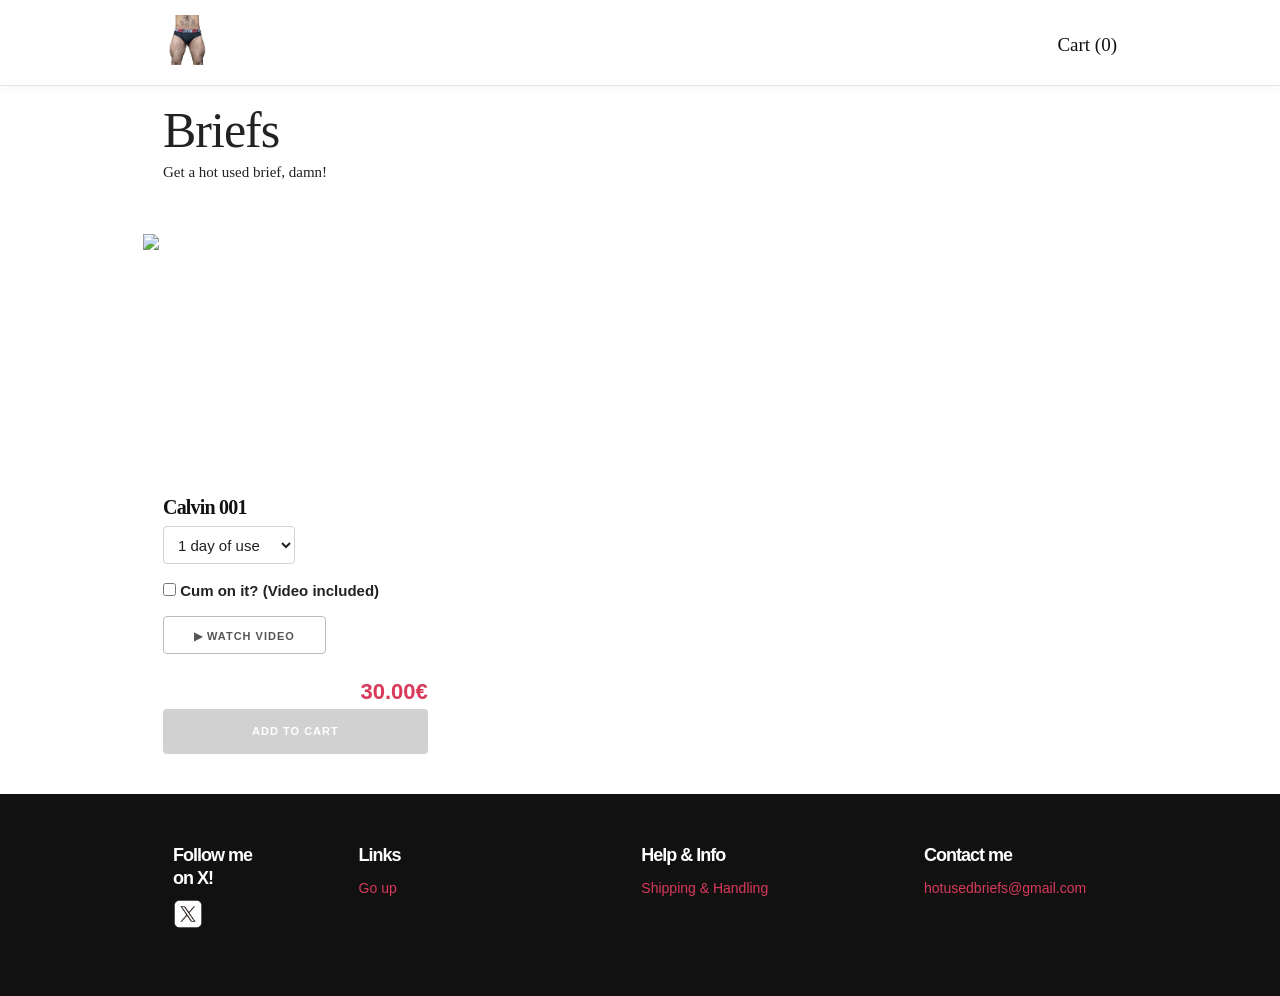
==== index.html @ 7766bb74 "ok" ====
<!DOCTYPE html>
<html lang="en">

    <head>
        <meta charset="UTF-8">
        <meta name="viewport" content="width=device-width, initial-scale=1.0">
        <meta http-equiv="X-UA-Compatible" content="ie=edge">
        <title>jordixjoan</title>
        <link rel="icon" href="./img/briefs.png" type="image/png">

        <meta property="og:title" content="hotusedbriefs">
        <meta property="og:description" content="Get a hot used brief, damn!">
        <meta property="og:image" content="https://hotusedbriefs.com/img/briefs.png">
        <meta property="og:url" content="https://www.hotusedbriefs.com">
        <meta property="og:type" content="website">

        <link rel="preload" href="./css/normalize.css" as="style">
        <link rel="stylesheet" href="./css/normalize.css">
        <link rel="preload" href="./css/skeleton.css" as="style">
        <link rel="stylesheet" href="./css/skeleton.css">
        <link rel="stylesheet" href="./css/custom.css">
        
        
    </head>

    <body>
        <header class="header">
            <div class="container">
                <div class="header-content">
                    <img src="./img/briefs.png" alt="Logo briefs" class="logo">
                    <div class="cart">
                        <a href="#" id="mostrar-carrito">Cart (<span id="cantidad-carrito">0</span>)</a>
                        <div id="carrito" class="cart-dropdown">
                            <h4>My cart</h4>
                            <table id="lista-carrito">
                                <tbody></tbody>
                            </table>
                            <p id="mensaje-vacio" style="display: none;">The cart is empty.</p>
                            <div id="total-carrito" style="display: none;">
                                <p>Subtotal: <span id="total-precio">0.00€</span></p>
                            </div>
                            <div id="gastos-envio" style="display: none;">
                                <p>Shipping & Handling: <span id="total-envio">15.00€</span></p>
                            </div>
                            <div id="total-real-carrito" style="display: none;">
                                <p>Total: <span id="total-real">0.00€</span></p>
                            </div>
                            <a href="#" id="vaciar-carrito" class="button">Empty cart</a>
                            <a href="#" id="proceder-compra" class="button">Buy</a>
                            <p id="aviso-correos">By making a purchase, you agree to receive emails from hotusedbriefs@gmail.com</p>
                        </div>
                    </div>
                </div>
            </div>
        </header>

        <div id="lista-cursos" class="container">
            <div class="row"></div>

            <div class="row" style="margin-left:20px;">
                <h1 style="font-family: 'Castellar','Cinzel';">Briefs</h1>
                <p style="font-family: Bodoni MT; margin-top: -20px;">Get a hot used brief, damn!</p>
            </div>

            <div class="row">
               <div class="four columns">
                    <div class="card" style="height: 100%;">
                        <img src="./img/calvin001.gif" class="imagen-curso u-full-width" 
                        onmouseout="this.src='./img/calvin001.gif';"
                        onmouseover="this.src='./img/calvin001.png';">

                        <div class="info-card">
                            <h4>Calvin 001</h4>
                            <select class="opcion-dias">
                                <option value="30">1 day of use</option>
                                <option value="40">3 days of use</option>
                                <option value="60">7 days of use</option>
                            </select>

                            <label>
                                <input type="checkbox" class="opcion-extra">
                                Cum on it? (Video included)
                            </label>

                            <button
                                type="button"
                                class="button abrir-video"
                                data-video="./video/calvin001.mp4">
                                ▶ Watch video
                            </button>

                            <p class="precio">
                                <span class="u-pull-right precio-final">
                                    30.00€
                                </span>
                            </p>

                            <a href="#" class="u-full-width button-primary button input agregar-carrito" data-id="001">
                                Add to cart
                            </a>
                        </div>
                    </div>
                </div>
            </div>
                
            

        </div>

        <footer id="footer" class="footer">
            <div class="container">
                <div class="row">
                    <div>
                        <nav id="principal">
                            <h2>Follow me on X!</h2>
                            <a class="enlace" href="https://www.x.com/hotusedbriefs" target="_blank">
                                <img src="./img/x-logo.png" alt="X" style="width: 30px; height: 30px;">
                              </a>
                        </nav>
                    </div>
                    <div class="four columns">
                        <nav id="secundaria">
                            <h2>Links</h2>
                            <a class="enlace" href="#">Go up</a>
                        </nav>
                    </div>
                    <div class="four columns">
                        <nav id="secundaria">
                            <h2>Help & Info</h2>
                            <a class="enlace" href="./info/envio/">Shipping & Handling</a>
                        </nav>
                    </div>
                    <div class="four columns">
                        <nav id="secundaria">
                            <h2>Contact me</h2>
                            <a class="enlace" href="mailto:hotusedbriefs@gmail.com">hotusedbriefs@gmail.com</a>
                        </nav>
                    </div>
                </div>
            </div>
        </footer>

        <div id="videoModal" class="video-modal">
            <div class="video-modal-content">
                <span id="cerrarVideo" class="cerrar-video">&times;</span>

                <video id="videoPlayer" controls muted playsinline style="width:100%;">
                    <source src="" type="video/mp4">
                </video>
            </div>
        </div>

        <script src="./js/app.js"></script>

    </body>

</html>
---- css/skeleton.css ----
/*
* Skeleton V2.0.4
* Copyright 2014, Dave Gamache
* www.getskeleton.com
* Free to use under the MIT license.
* http://www.opensource.org/licenses/mit-license.php
* 12/29/2014
*/


/* Table of contents
––––––––––––––––––––––––––––––––––––––––––––––––––
- Grid
- Base Styles
- Typography
- Links
- Buttons
- Forms
- Lists
- Code
- Tables
- Spacing
- Utilities
- Clearing
- Media Queries
*/


/* Grid
–––––––––––––––––––––––––––––––––––––––––––––––––– */
.container {
  position: relative;
  width: 100%;
  max-width: 960px;
  margin: 0 auto;
  padding: 0 20px;
  box-sizing: border-box; }
.column,
.columns {
  width: 100%;
  float: left;
  box-sizing: border-box; }

/* For devices larger than 400px */
@media (min-width: 400px) {
  .container {
    width: 85%;
    padding: 0; }
}

/* For devices larger than 550px */
@media (min-width: 550px) {
  .container {
    width: 80%; }
  .column,
  .columns {
    margin-left: 4%; }
  .column:first-child,
  .columns:first-child {
    margin-left: 0; }

  .one.column,
  .one.columns                    { width: 4.66666666667%; }
  .two.columns                    { width: 13.3333333333%; }
  .three.columns                  { width: 22%;            }
  .four.columns                   { width: 30.6666666667%; }
  .five.columns                   { width: 39.3333333333%; }
  .six.columns                    { width: 48%;            }
  .seven.columns                  { width: 56.6666666667%; }
  .eight.columns                  { width: 65.3333333333%; }
  .nine.columns                   { width: 74.0%;          }
  .ten.columns                    { width: 82.6666666667%; }
  .eleven.columns                 { width: 91.3333333333%; }
  .twelve.columns                 { width: 100%; margin-left: 0; }

  .one-third.column               { width: 30.6666666667%; }
  .two-thirds.column              { width: 65.3333333333%; }

  .one-half.column                { width: 48%; }

  /* Offsets */
  .offset-by-one.column,
  .offset-by-one.columns          { margin-left: 8.66666666667%; }
  .offset-by-two.column,
  .offset-by-two.columns          { margin-left: 17.3333333333%; }
  .offset-by-three.column,
  .offset-by-three.columns        { margin-left: 26%;            }
  .offset-by-four.column,
  .offset-by-four.columns         { margin-left: 34.6666666667%; }
  .offset-by-five.column,
  .offset-by-five.columns         { margin-left: 43.3333333333%; }
  .offset-by-six.column,
  .offset-by-six.columns          { margin-left: 52%;            }
  .offset-by-seven.column,
  .offset-by-seven.columns        { margin-left: 60.6666666667%; }
  .offset-by-eight.column,
  .offset-by-eight.columns        { margin-left: 69.3333333333%; }
  .offset-by-nine.column,
  .offset-by-nine.columns         { margin-left: 78.0%;          }
  .offset-by-ten.column,
  .offset-by-ten.columns          { margin-left: 86.6666666667%; }
  .offset-by-eleven.column,
  .offset-by-eleven.columns       { margin-left: 95.3333333333%; }

  .offset-by-one-third.column,
  .offset-by-one-third.columns    { margin-left: 34.6666666667%; }
  .offset-by-two-thirds.column,
  .offset-by-two-thirds.columns   { margin-left: 69.3333333333%; }

  .offset-by-one-half.column,
  .offset-by-one-half.columns     { margin-left: 52%; }

}


/* Base Styles
–––––––––––––––––––––––––––––––––––––––––––––––––– */
/* NOTE
html is set to 62.5% so that all the REM measurements throughout Skeleton
are based on 10px sizing. So basically 1.5rem = 15px :) */
html {
  font-size: 62.5%; }
body {
  font-size: 1.5em; /* currently ems cause chrome bug misinterpreting rems on body element */
  line-height: 1.6;
  font-weight: 400;
  font-family: "Raleway", "HelveticaNeue", "Helvetica Neue", Helvetica, Arial, sans-serif;
  color: #222; }


/* Typography
–––––––––––––––––––––––––––––––––––––––––––––––––– */
h1, h2, h3, h4, h5, h6 {
  margin-top: 0;
  margin-bottom: 2rem;
  font-weight: 300; }
h1 { font-size: 4.0rem; line-height: 1.2;  letter-spacing: -.1rem;}
h2 { font-size: 3.6rem; line-height: 1.25; letter-spacing: -.1rem; }
h3 { font-size: 3.0rem; line-height: 1.3;  letter-spacing: -.1rem; }
h4 { font-size: 2.4rem; line-height: 1.35; letter-spacing: -.08rem; }
h5 { font-size: 1.8rem; line-height: 1.5;  letter-spacing: -.05rem; }
h6 { font-size: 1.5rem; line-height: 1.6;  letter-spacing: 0; }

/* Larger than phablet */
@media (min-width: 550px) {
  h1 { font-size: 5.0rem; }
  h2 { font-size: 4.2rem; }
  h3 { font-size: 3.6rem; }
  h4 { font-size: 3.0rem; }
  h5 { font-size: 2.4rem; }
  h6 { font-size: 1.5rem; }
}

p {
  margin-top: 0; }


/* Links
–––––––––––––––––––––––––––––––––––––––––––––––––– */
a {
  color: whitesmoke; }
a:hover {
  color: #D1D1D1; }


/* Buttons
–––––––––––––––––––––––––––––––––––––––––––––––––– */
.button,
button,
input[type="submit"],
input[type="reset"],
input[type="button"] {
  display: inline-block;
  height: 38px;
  padding: 0 30px;
  color: #555;
  text-align: center;
  font-size: 11px;
  font-weight: 600;
  line-height: 38px;
  letter-spacing: .1rem;
  text-transform: uppercase;
  text-decoration: none;
  white-space: nowrap;
  background-color: transparent;
  border-radius: 4px;
  border: 1px solid #bbb;
  cursor: pointer;
  box-sizing: border-box; }
.button:hover,
button:hover,
input[type="submit"]:hover,
input[type="reset"]:hover,
input[type="button"]:hover,
.button:focus,
button:focus,
input[type="submit"]:focus,
input[type="reset"]:focus,
input[type="button"]:focus {
  color: #333;
  border-color: #888;
  outline: 0; }
.button.button-primary,
button.button-primary,
input[type="submit"].button-primary,
input[type="reset"].button-primary,
input[type="button"].button-primary {
  color: #FFF;
  background-color: #D1D1D1;
  border-color: #D1D1D1; }
.button.button-primary:hover,
button.button-primary:hover,
input[type="submit"].button-primary:hover,
input[type="reset"].button-primary:hover,
input[type="button"].button-primary:hover,
.button.button-primary:focus,
button.button-primary:focus,
input[type="submit"].button-primary:focus,
input[type="reset"].button-primary:focus,
input[type="button"].button-primary:focus {
  color: #FFF;
  background-color: #bbb;
  border-color: #bbb; }


/* Forms
–––––––––––––––––––––––––––––––––––––––––––––––––– */
input[type="email"],
input[type="number"],
input[type="search"],
input[type="text"],
input[type="tel"],
input[type="url"],
input[type="password"],
textarea,
select {
  height: 38px;
  padding: 6px 10px; /* The 6px vertically centers text on FF, ignored by Webkit */
  background-color: #fff;
  border: 1px solid #D1D1D1;
  border-radius: 4px;
  box-shadow: none;
  box-sizing: border-box; }
/* Removes awkward default styles on some inputs for iOS */
input[type="email"],
input[type="number"],
input[type="search"],
input[type="text"],
input[type="tel"],
input[type="url"],
input[type="password"],
textarea {
  -webkit-appearance: none;
     -moz-appearance: none;
          appearance: none; }
textarea {
  min-height: 65px;
  padding-top: 6px;
  padding-bottom: 6px; }
input[type="email"]:focus,
input[type="number"]:focus,
input[type="search"]:focus,
input[type="text"]:focus,
input[type="tel"]:focus,
input[type="url"]:focus,
input[type="password"]:focus,
textarea:focus,
select:focus {
  border: 1px solid #33C3F0;
  outline: 0; }
label,
legend {
  display: block;
  margin-bottom: .5rem;
  font-weight: 600; }
fieldset {
  padding: 0;
  border-width: 0; }
input[type="checkbox"],
input[type="radio"] {
  display: inline; }
label > .label-body {
  display: inline-block;
  margin-left: .5rem;
  font-weight: normal; }


/* Lists
–––––––––––––––––––––––––––––––––––––––––––––––––– */
ul {
  list-style: circle inside; }
ol {
  list-style: decimal inside; }
ol, ul {
  padding-left: 0;
  margin-top: 0; }
ul ul,
ul ol,
ol ol,
ol ul {
  margin: 1.5rem 0 1.5rem 3rem;
  font-size: 90%; }
li {
  margin-bottom: 1rem; }


/* Code
–––––––––––––––––––––––––––––––––––––––––––––––––– */
code {
  padding: .2rem .5rem;
  margin: 0 .2rem;
  font-size: 90%;
  white-space: nowrap;
  background: #F1F1F1;
  border: 1px solid #E1E1E1;
  border-radius: 4px; }
pre > code {
  display: block;
  padding: 1rem 1.5rem;
  white-space: pre; }


/* Tables
–––––––––––––––––––––––––––––––––––––––––––––––––– */
th,
td {
  padding: 12px 15px;
  text-align: left;
  border-bottom: 1px solid #E1E1E1; }
th:first-child,
td:first-child {
  padding-left: 0; }
th:last-child,
td:last-child {
  padding-right: 0; }


/* Spacing
–––––––––––––––––––––––––––––––––––––––––––––––––– */
button,
.button {
  margin-bottom: 1rem; }
input,
textarea,
select,
fieldset {
  margin-bottom: 1.5rem; }
pre,
blockquote,
dl,
figure,
table,
p,
ul,
ol,
form {
  margin-bottom: 2.5rem; }

.agregar-carrito {
    text-align: center;
}

/* Utilities
–––––––––––––––––––––––––––––––––––––––––––––––––– */
.u-full-width {
  width: 100%;
  box-sizing: border-box; }
.u-max-full-width {
  max-width: 100%;
  box-sizing: border-box; }
.u-pull-right {
  float: right; }
.u-pull-left {
  float: left; }


/* Misc
–––––––––––––––––––––––––––––––––––––––––––––––––– */
hr {
  margin-top: 3rem;
  margin-bottom: 3.5rem;
  border-width: 0;
  border-top: 1px solid #E1E1E1; }


/* Clearing
–––––––––––––––––––––––––––––––––––––––––––––––––– */

/* Self Clearing Goodness */
.container:after,
.row:after,
.u-cf {
  content: "";
  display: table;
  clear: both; }


/* Media Queries
–––––––––––––––––––––––––––––––––––––––––––––––––– */
/*
Note: The best way to structure the use of media queries is to create the queries
near the relevant code. For example, if you wanted to change the styles for buttons
on small devices, paste the mobile query code up in the buttons section and style it
there.
*/


/* Larger than mobile */
@media (min-width: 400px) {}

/* Larger than phablet (also point when grid becomes active) */
@media (min-width: 550px) {}

/* Larger than tablet */
@media (min-width: 750px) {}

/* Larger than desktop */
@media (min-width: 1000px) {}

/* Larger than Desktop HD */
@media (min-width: 1200px) {}
---- css/skeleton.css ----
/*
* Skeleton V2.0.4
* Copyright 2014, Dave Gamache
* www.getskeleton.com
* Free to use under the MIT license.
* http://www.opensource.org/licenses/mit-license.php
* 12/29/2014
*/


/* Table of contents
––––––––––––––––––––––––––––––––––––––––––––––––––
- Grid
- Base Styles
- Typography
- Links
- Buttons
- Forms
- Lists
- Code
- Tables
- Spacing
- Utilities
- Clearing
- Media Queries
*/


/* Grid
–––––––––––––––––––––––––––––––––––––––––––––––––– */
.container {
  position: relative;
  width: 100%;
  max-width: 960px;
  margin: 0 auto;
  padding: 0 20px;
  box-sizing: border-box; }
.column,
.columns {
  width: 100%;
  float: left;
  box-sizing: border-box; }

/* For devices larger than 400px */
@media (min-width: 400px) {
  .container {
    width: 85%;
    padding: 0; }
}

/* For devices larger than 550px */
@media (min-width: 550px) {
  .container {
    width: 80%; }
  .column,
  .columns {
    margin-left: 4%; }
  .column:first-child,
  .columns:first-child {
    margin-left: 0; }

  .one.column,
  .one.columns                    { width: 4.66666666667%; }
  .two.columns                    { width: 13.3333333333%; }
  .three.columns                  { width: 22%;            }
  .four.columns                   { width: 30.6666666667%; }
  .five.columns                   { width: 39.3333333333%; }
  .six.columns                    { width: 48%;            }
  .seven.columns                  { width: 56.6666666667%; }
  .eight.columns                  { width: 65.3333333333%; }
  .nine.columns                   { width: 74.0%;          }
  .ten.columns                    { width: 82.6666666667%; }
  .eleven.columns                 { width: 91.3333333333%; }
  .twelve.columns                 { width: 100%; margin-left: 0; }

  .one-third.column               { width: 30.6666666667%; }
  .two-thirds.column              { width: 65.3333333333%; }

  .one-half.column                { width: 48%; }

  /* Offsets */
  .offset-by-one.column,
  .offset-by-one.columns          { margin-left: 8.66666666667%; }
  .offset-by-two.column,
  .offset-by-two.columns          { margin-left: 17.3333333333%; }
  .offset-by-three.column,
  .offset-by-three.columns        { margin-left: 26%;            }
  .offset-by-four.column,
  .offset-by-four.columns         { margin-left: 34.6666666667%; }
  .offset-by-five.column,
  .offset-by-five.columns         { margin-left: 43.3333333333%; }
  .offset-by-six.column,
  .offset-by-six.columns          { margin-left: 52%;            }
  .offset-by-seven.column,
  .offset-by-seven.columns        { margin-left: 60.6666666667%; }
  .offset-by-eight.column,
  .offset-by-eight.columns        { margin-left: 69.3333333333%; }
  .offset-by-nine.column,
  .offset-by-nine.columns         { margin-left: 78.0%;          }
  .offset-by-ten.column,
  .offset-by-ten.columns          { margin-left: 86.6666666667%; }
  .offset-by-eleven.column,
  .offset-by-eleven.columns       { margin-left: 95.3333333333%; }

  .offset-by-one-third.column,
  .offset-by-one-third.columns    { margin-left: 34.6666666667%; }
  .offset-by-two-thirds.column,
  .offset-by-two-thirds.columns   { margin-left: 69.3333333333%; }

  .offset-by-one-half.column,
  .offset-by-one-half.columns     { margin-left: 52%; }

}


/* Base Styles
–––––––––––––––––––––––––––––––––––––––––––––––––– */
/* NOTE
html is set to 62.5% so that all the REM measurements throughout Skeleton
are based on 10px sizing. So basically 1.5rem = 15px :) */
html {
  font-size: 62.5%; }
body {
  font-size: 1.5em; /* currently ems cause chrome bug misinterpreting rems on body element */
  line-height: 1.6;
  font-weight: 400;
  font-family: "Raleway", "HelveticaNeue", "Helvetica Neue", Helvetica, Arial, sans-serif;
  color: #222; }


/* Typography
–––––––––––––––––––––––––––––––––––––––––––––––––– */
h1, h2, h3, h4, h5, h6 {
  margin-top: 0;
  margin-bottom: 2rem;
  font-weight: 300; }
h1 { font-size: 4.0rem; line-height: 1.2;  letter-spacing: -.1rem;}
h2 { font-size: 3.6rem; line-height: 1.25; letter-spacing: -.1rem; }
h3 { font-size: 3.0rem; line-height: 1.3;  letter-spacing: -.1rem; }
h4 { font-size: 2.4rem; line-height: 1.35; letter-spacing: -.08rem; }
h5 { font-size: 1.8rem; line-height: 1.5;  letter-spacing: -.05rem; }
h6 { font-size: 1.5rem; line-height: 1.6;  letter-spacing: 0; }

/* Larger than phablet */
@media (min-width: 550px) {
  h1 { font-size: 5.0rem; }
  h2 { font-size: 4.2rem; }
  h3 { font-size: 3.6rem; }
  h4 { font-size: 3.0rem; }
  h5 { font-size: 2.4rem; }
  h6 { font-size: 1.5rem; }
}

p {
  margin-top: 0; }


/* Links
–––––––––––––––––––––––––––––––––––––––––––––––––– */
a {
  color: whitesmoke; }
a:hover {
  color: #D1D1D1; }


/* Buttons
–––––––––––––––––––––––––––––––––––––––––––––––––– */
.button,
button,
input[type="submit"],
input[type="reset"],
input[type="button"] {
  display: inline-block;
  height: 38px;
  padding: 0 30px;
  color: #555;
  text-align: center;
  font-size: 11px;
  font-weight: 600;
  line-height: 38px;
  letter-spacing: .1rem;
  text-transform: uppercase;
  text-decoration: none;
  white-space: nowrap;
  background-color: transparent;
  border-radius: 4px;
  border: 1px solid #bbb;
  cursor: pointer;
  box-sizing: border-box; }
.button:hover,
button:hover,
input[type="submit"]:hover,
input[type="reset"]:hover,
input[type="button"]:hover,
.button:focus,
button:focus,
input[type="submit"]:focus,
input[type="reset"]:focus,
input[type="button"]:focus {
  color: #333;
  border-color: #888;
  outline: 0; }
.button.button-primary,
button.button-primary,
input[type="submit"].button-primary,
input[type="reset"].button-primary,
input[type="button"].button-primary {
  color: #FFF;
  background-color: #D1D1D1;
  border-color: #D1D1D1; }
.button.button-primary:hover,
button.button-primary:hover,
input[type="submit"].button-primary:hover,
input[type="reset"].button-primary:hover,
input[type="button"].button-primary:hover,
.button.button-primary:focus,
button.button-primary:focus,
input[type="submit"].button-primary:focus,
input[type="reset"].button-primary:focus,
input[type="button"].button-primary:focus {
  color: #FFF;
  background-color: #bbb;
  border-color: #bbb; }


/* Forms
–––––––––––––––––––––––––––––––––––––––––––––––––– */
input[type="email"],
input[type="number"],
input[type="search"],
input[type="text"],
input[type="tel"],
input[type="url"],
input[type="password"],
textarea,
select {
  height: 38px;
  padding: 6px 10px; /* The 6px vertically centers text on FF, ignored by Webkit */
  background-color: #fff;
  border: 1px solid #D1D1D1;
  border-radius: 4px;
  box-shadow: none;
  box-sizing: border-box; }
/* Removes awkward default styles on some inputs for iOS */
input[type="email"],
input[type="number"],
input[type="search"],
input[type="text"],
input[type="tel"],
input[type="url"],
input[type="password"],
textarea {
  -webkit-appearance: none;
     -moz-appearance: none;
          appearance: none; }
textarea {
  min-height: 65px;
  padding-top: 6px;
  padding-bottom: 6px; }
input[type="email"]:focus,
input[type="number"]:focus,
input[type="search"]:focus,
input[type="text"]:focus,
input[type="tel"]:focus,
input[type="url"]:focus,
input[type="password"]:focus,
textarea:focus,
select:focus {
  border: 1px solid #33C3F0;
  outline: 0; }
label,
legend {
  display: block;
  margin-bottom: .5rem;
  font-weight: 600; }
fieldset {
  padding: 0;
  border-width: 0; }
input[type="checkbox"],
input[type="radio"] {
  display: inline; }
label > .label-body {
  display: inline-block;
  margin-left: .5rem;
  font-weight: normal; }


/* Lists
–––––––––––––––––––––––––––––––––––––––––––––––––– */
ul {
  list-style: circle inside; }
ol {
  list-style: decimal inside; }
ol, ul {
  padding-left: 0;
  margin-top: 0; }
ul ul,
ul ol,
ol ol,
ol ul {
  margin: 1.5rem 0 1.5rem 3rem;
  font-size: 90%; }
li {
  margin-bottom: 1rem; }


/* Code
–––––––––––––––––––––––––––––––––––––––––––––––––– */
code {
  padding: .2rem .5rem;
  margin: 0 .2rem;
  font-size: 90%;
  white-space: nowrap;
  background: #F1F1F1;
  border: 1px solid #E1E1E1;
  border-radius: 4px; }
pre > code {
  display: block;
  padding: 1rem 1.5rem;
  white-space: pre; }


/* Tables
–––––––––––––––––––––––––––––––––––––––––––––––––– */
th,
td {
  padding: 12px 15px;
  text-align: left;
  border-bottom: 1px solid #E1E1E1; }
th:first-child,
td:first-child {
  padding-left: 0; }
th:last-child,
td:last-child {
  padding-right: 0; }


/* Spacing
–––––––––––––––––––––––––––––––––––––––––––––––––– */
button,
.button {
  margin-bottom: 1rem; }
input,
textarea,
select,
fieldset {
  margin-bottom: 1.5rem; }
pre,
blockquote,
dl,
figure,
table,
p,
ul,
ol,
form {
  margin-bottom: 2.5rem; }

.agregar-carrito {
    text-align: center;
}

/* Utilities
–––––––––––––––––––––––––––––––––––––––––––––––––– */
.u-full-width {
  width: 100%;
  box-sizing: border-box; }
.u-max-full-width {
  max-width: 100%;
  box-sizing: border-box; }
.u-pull-right {
  float: right; }
.u-pull-left {
  float: left; }


/* Misc
–––––––––––––––––––––––––––––––––––––––––––––––––– */
hr {
  margin-top: 3rem;
  margin-bottom: 3.5rem;
  border-width: 0;
  border-top: 1px solid #E1E1E1; }


/* Clearing
–––––––––––––––––––––––––––––––––––––––––––––––––– */

/* Self Clearing Goodness */
.container:after,
.row:after,
.u-cf {
  content: "";
  display: table;
  clear: both; }


/* Media Queries
–––––––––––––––––––––––––––––––––––––––––––––––––– */
/*
Note: The best way to structure the use of media queries is to create the queries
near the relevant code. For example, if you wanted to change the styles for buttons
on small devices, paste the mobile query code up in the buttons section and style it
there.
*/


/* Larger than mobile */
@media (min-width: 400px) {}

/* Larger than phablet (also point when grid becomes active) */
@media (min-width: 550px) {}

/* Larger than tablet */
@media (min-width: 750px) {}

/* Larger than desktop */
@media (min-width: 1000px) {}

/* Larger than Desktop HD */
@media (min-width: 1200px) {}
---- css/custom.css ----
html {
    font-size: 62.5%;
}

html, body {
    min-height: 100vh;
    margin: 0;
}

body {
    padding-top: 80px;
    background-color: #ffffff;
    display: flex;
    flex-direction: column;
}

h2 {
    font-size: 3rem;
}

h4 {
    font-size: 16px;
    font-weight: 700;
}

/* HEADER */

.header {
    position: fixed;
    top: 0;
    left: 0;
    width: 100%;
    background: #ffffff;
    padding: 20px 0;
    z-index: 1000;
    border-bottom: 1px solid #e5e5e5;
    box-shadow: 0 2px 10px rgba(0, 0, 0, 0.04);
}

.container {
    max-width: 1200px;
    margin: 0 auto;
    padding: 0 15px;
}

.header-content {
    display: flex;
    justify-content: space-between;
    align-items: center;
}

.logo {
    max-height: 50px;
    margin-left: 20px;
    margin-top: -5px;
}

/* CARRITO */

.cart {
    margin-top: -5px;
    position: relative;
}

.cart-dropdown {
    display: none;
    position: absolute;
    right: 0;
    top: 100%;
    background: #ffffff;
    box-shadow: 0px 4px 12px rgba(0, 0, 0, 0.15);
    padding: 10px;
    width: 500px;
    max-width: 100%;
}

.cart:hover .cart-dropdown {
    display: block;
}

#mostrar-carrito {
    text-decoration: none;
    color: #111111;
    display: flex;
    justify-content: center;
    margin-top: 10px;
    margin-right: 20px;
    font-size: 1.9rem;
    font-family: Bodoni MT;
}

#mostrar-carrito:hover {
    color: #D93A5B;
}

#aviso-correos {
    font-size: 10px;
    text-align: center;
    margin-top: 5px;
}

.borrar-curso {
    background-color: #111111;
    border-radius: 100%;
    padding: 5px 9px;
    text-decoration: none;
    text-align: center;
    color: white;
    font-weight: bold;
}

.borrar-curso:hover {
    background-color: #D93A5B;
}

ul {
    list-style: none;
}

.submenu {
    position: relative;
}

.submenu #carrito {
    display: none;
}

#carrito {
    position: absolute;
    right: 0;
    top: 100%;
    z-index: 1000;
    background-color: #f7f7f7;
    padding: 20px;
    min-height: 100px;
    min-width: 300px;
    max-width: 90vw;
    max-height: 80vh;
    overflow-y: auto;
    overflow-x: hidden;
    border-radius: 10px;
    box-shadow: 0px 4px 14px rgba(0, 0, 0, 0.18);
    box-sizing: border-box;
}

.submenu:hover #carrito {
    display: block;
}

.disminuir-cantidad,
.aumentar-cantidad {
    font-size: 12px;
    padding: 2px 6px;
    width: 30px;
    height: 30px;
    line-height: 16px;
    text-align: center;
    border-radius: 4px;
    border: 1px solid #cccccc;
    background-color: #ffffff;
    cursor: pointer;
}

.disminuir-cantidad:hover,
.aumentar-cantidad:hover {
    background-color: #111111;
    color: white;
}

#gastos-envio {
    margin-top: 0px;
}

#seleccion-pais {
    margin-top: -20px;
}

#total-real-carrito {
    margin-top: -20px;
    font-weight: bold;
    font-size: 2rem;
    color: #111111;
}

.vacio {
    padding: 10px;
    background-color: #D93A5B;
    text-align: center;
    border-radius: 10px;
    color: white;
}

/* CONTENIDO */

.contenido-hero {
    margin-top: 80px;
    color: white;
}

.contenido-hero form {
    position: relative;
    margin-bottom: 0;
}

.contenido-hero form #buscador {
    height: 50px;
    margin-bottom: 0;
}

.contenido-hero form .submit-buscador {
    position: absolute;
    right: 0;
    top: 0;
    height: 100%;
    padding: 0;
    display: block;
    text-indent: -9999px;
    width: 50px;
    background-image: url(../img/lupa.png);
    background-position: right center;
    background-repeat: no-repeat;
    border: none;
}

.imagen-curso {
    width: 100%;
    height: auto;
    min-height: 250px;
    display: block;
    max-height: 250px;
    object-fit: contain;
}

.barra {
    padding: 20px 0;
    background: #f7f7f7;
}

.barra p {
    margin: 0;
    color: #111111;
}

#lista-cursos {
    flex: 1;
}

#lista-cursos .row {
    margin-bottom: 20px;
}

.card {
    text-align: center;
    margin-top: 5px;
    background: #ffffff;
}

@media (min-width: 550px) {
    .card {
        text-align: left;
    }
}

.info-card {
    padding: 10px 20px;
}

.info-card p,
.card h4 {
    margin-bottom: 5px;
}

.info-card h4 {
    font-family: Bodoni MT;
    font-size: 2rem;
    color: #111111;
}

.info-card .precio {
    text-decoration: none;
    font-size: 18px;
    margin-top: 10px;
}

.info-card .precio span {
    font-weight: 700;
    font-size: 22px;
    color: #D93A5B;
}

/* BOTONES */

.agregar-carrito {
    background-color: #111111;
    color: white;
    border: none;
}

.agregar-carrito:hover {
    background-color: #D93A5B;
    color: white;
}

/* MENSAJES */

.container .message {
    margin: 40px 20px 20px 20px;
}

.container .message button {
    margin-top: 20px;
}

/* FOOTER */

.footer {
    background-color: #111111;
    color: white;
    margin-top: auto;
    padding: 30px 0;
}

.footer .container .row {
    display: flex;
    justify-content: space-between;
    margin: 0;
}

.footer nav {
    flex: 1;
    padding: 20px;
    background-color: #111111;
    border-radius: 8px;
    box-sizing: border-box;
    margin: 0 10px;
}

.footer h2 {
    margin-bottom: 10px;
    font-size: 18px;
    font-weight: bold;
    color: white;
}

.footer p {
    margin-bottom: 10px;
    font-size: 14px;
    color: #f1f1f1;
}

.footer .enlace,
.enlace {
    display: block;
    margin-bottom: 10px;
    font-size: 14px;
    color: #D93A5B;
    text-decoration: none;
}

.enlace:hover,
.footer .enlace:hover {
    text-decoration: underline;
}

/* RESPONSIVE */

@media (max-width: 768px) {
    .cart-dropdown {
        width: 330%;
        left: 90%;
        transform: translateX(-100%);
    }

    .footer .container .row {
        flex-direction: column;
    }

    .footer nav {
        margin: 5px 0;
    }
}

@media (max-width: 480px) {
    .footer .container .row {
        flex-direction: column;
    }
}

.opciones-producto {
    display: block;
    margin: 12px 0;
    position: relative;
    z-index: 5;
}

.opciones-producto label {
    display: block;
    margin-bottom: 10px;
    font-size: 14px;
    color: #111;
}

.opciones-producto select {
    width: 100%;
    height: 36px;
    margin-top: 5px;
}

.checkbox-label {
    cursor: pointer;
}

.checkbox-label input {
    display: inline-block;
    width: auto;
    height: auto;
    margin-right: 8px;
    position: relative;
    z-index: 10;
    pointer-events: auto;
}

.agregar-carrito {
    display: flex !important;
    justify-content: center;
    align-items: center;
    text-align: center;
    white-space: normal;
    min-height: 45px;
    height: auto;
    line-height: 1.2;
}

.video-modal {
    display: none;
    position: fixed;
    z-index: 99999;
    left: 0;
    top: 0;
    width: 100%;
    height: 100%;
    background: rgba(0,0,0,0.85);
}

.video-modal-content {
    position: relative;
    width: 90%;
    max-width: 800px;
    margin: 60px auto;
    background: white;
    padding: 15px;
}

.cerrar-video {
    position: absolute;
    top: -45px;
    right: 0;
    font-size: 40px;
    color: white;
    cursor: pointer;
    font-weight: bold;
}
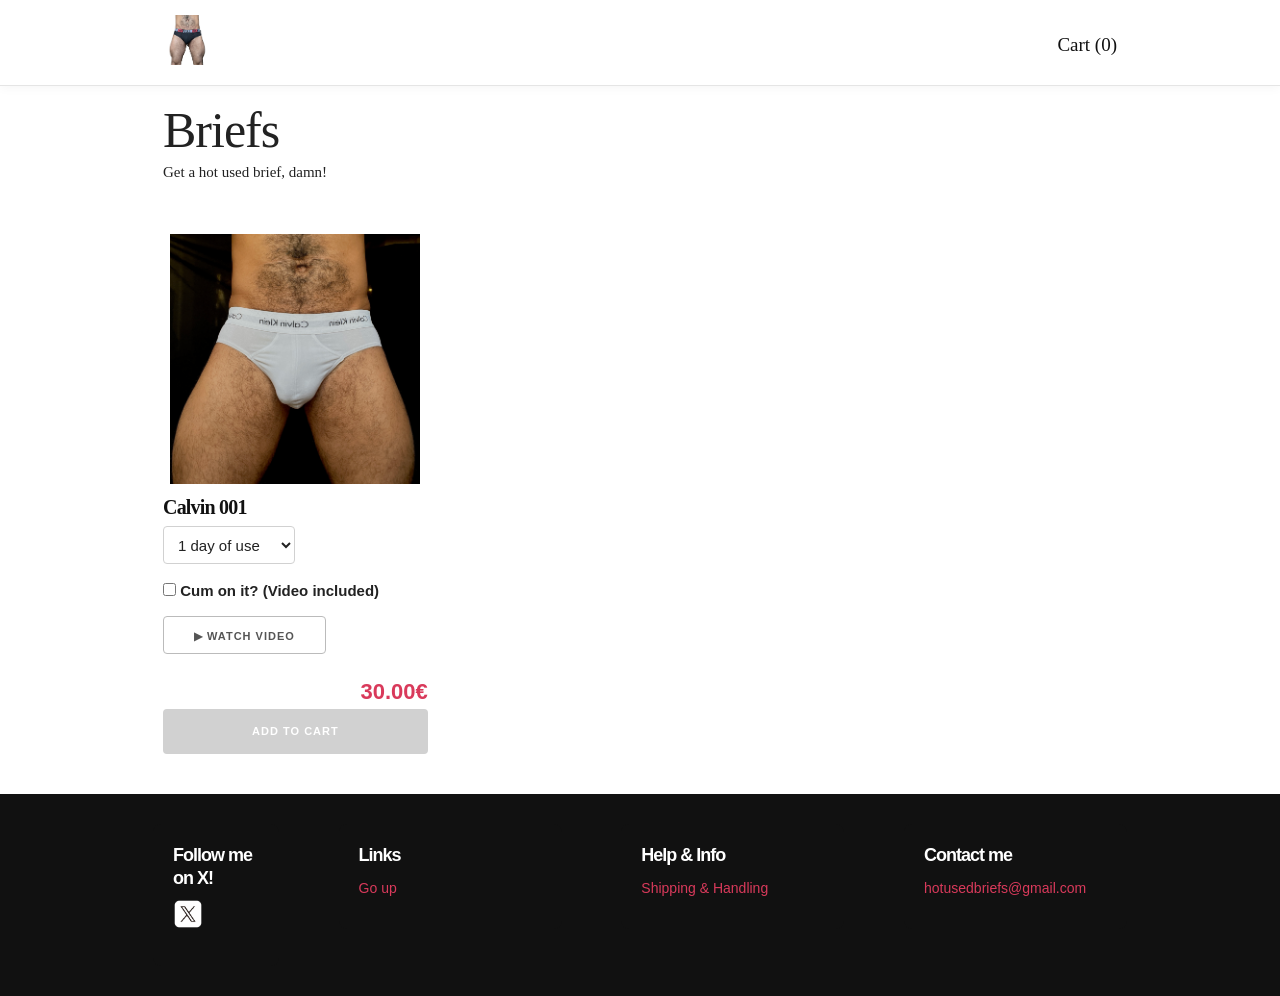
==== commit 735c63e2: "ok" ====
--- a/index.html
+++ b/index.html
@@ -40,7 +40,7 @@
                                 <p>Subtotal: <span id="total-precio">0.00€</span></p>
                             </div>
                             <div id="gastos-envio" style="display: none;">
-                                <p>Shipping & Handling: <span id="total-envio">15.00€</span></p>
+                                <p>Shipping & Handling: <span id="total-envio">10.00€</span></p>
                             </div>
                             <div id="total-real-carrito" style="display: none;">
                                 <p>Total: <span id="total-real">0.00€</span></p>
@@ -65,9 +65,9 @@
             <div class="row">
                <div class="four columns">
                     <div class="card" style="height: 100%;">
-                        <img src="./img/calvin001.gif" class="imagen-curso u-full-width" 
-                        onmouseout="this.src='./img/calvin001.gif';"
-                        onmouseover="this.src='./img/calvin001.png';">
+                        <img src="./img/calvin001.jpg" class="imagen-curso u-full-width" 
+                        onmouseout="this.src='./img/calvin001.jpg';"
+                        onmouseover="this.src='./img/calvin001_over.jpg';">
 
                         <div class="info-card">
                             <h4>Calvin 001</h4>
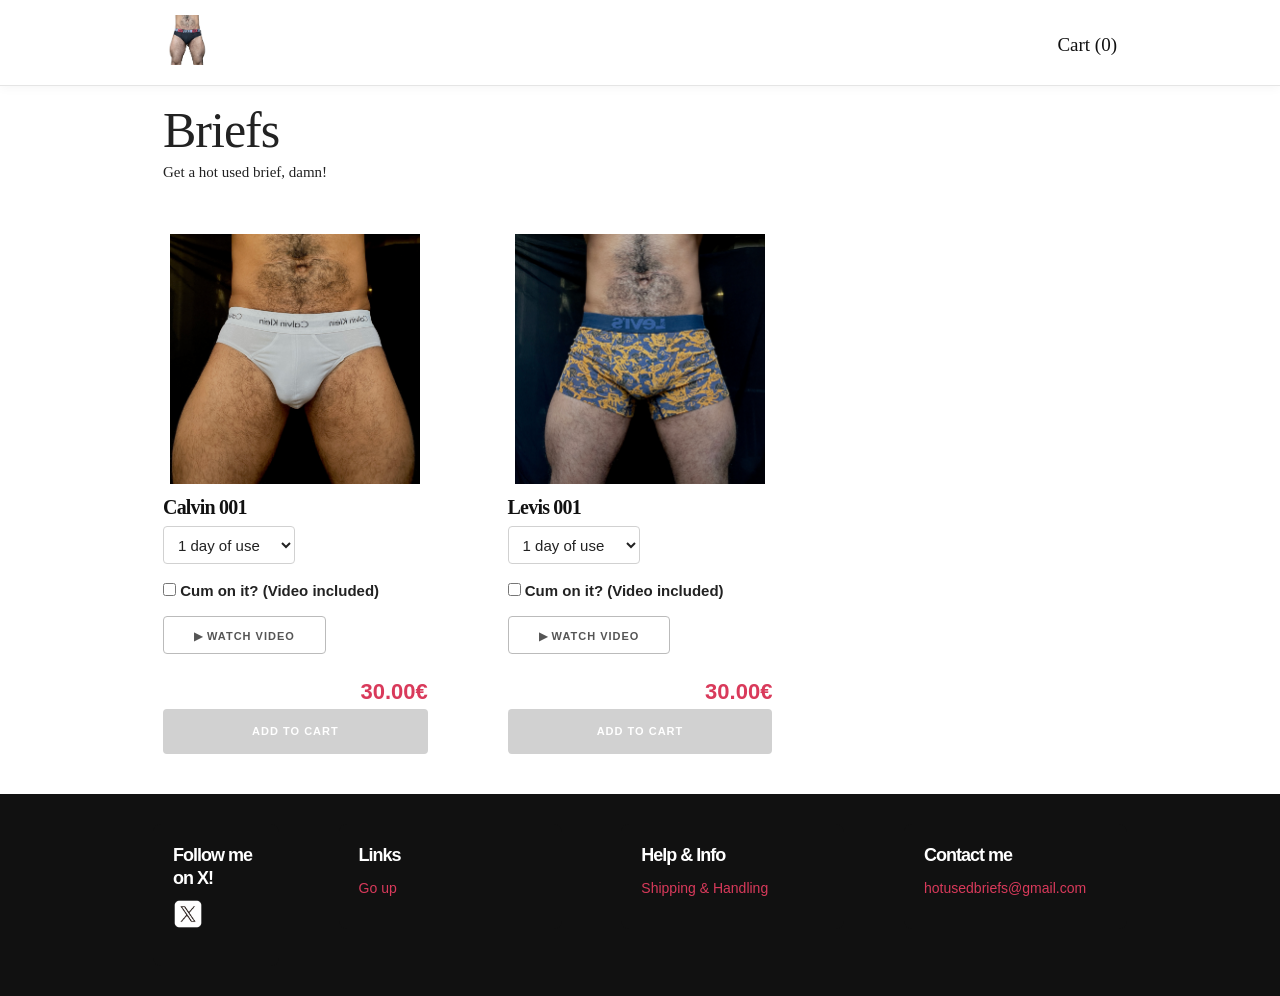
==== commit ad950907: "ok" ====
--- a/index.html
+++ b/index.html
@@ -101,6 +101,45 @@
                         </div>
                     </div>
                 </div>
+
+                <div class="four columns">
+                    <div class="card" style="height: 100%;">
+                        <img src="./img/levis001.jpg" class="imagen-curso u-full-width" 
+                        onmouseout="this.src='./img/levis001.jpg';"
+                        onmouseover="this.src='./img/levis001_over.jpg';">
+
+                        <div class="info-card">
+                            <h4>Levis 001</h4>
+                            <select class="opcion-dias">
+                                <option value="30">1 day of use</option>
+                                <option value="40">3 days of use</option>
+                                <option value="60">7 days of use</option>
+                            </select>
+
+                            <label>
+                                <input type="checkbox" class="opcion-extra">
+                                Cum on it? (Video included)
+                            </label>
+
+                            <button
+                                type="button"
+                                class="button abrir-video"
+                                data-video="./video/levis001.mp4">
+                                ▶ Watch video
+                            </button>
+
+                            <p class="precio">
+                                <span class="u-pull-right precio-final">
+                                    30.00€
+                                </span>
+                            </p>
+
+                            <a href="#" class="u-full-width button-primary button input agregar-carrito" data-id="002">
+                                Add to cart
+                            </a>
+                        </div>
+                    </div>
+                </div>
             </div>
                 
             
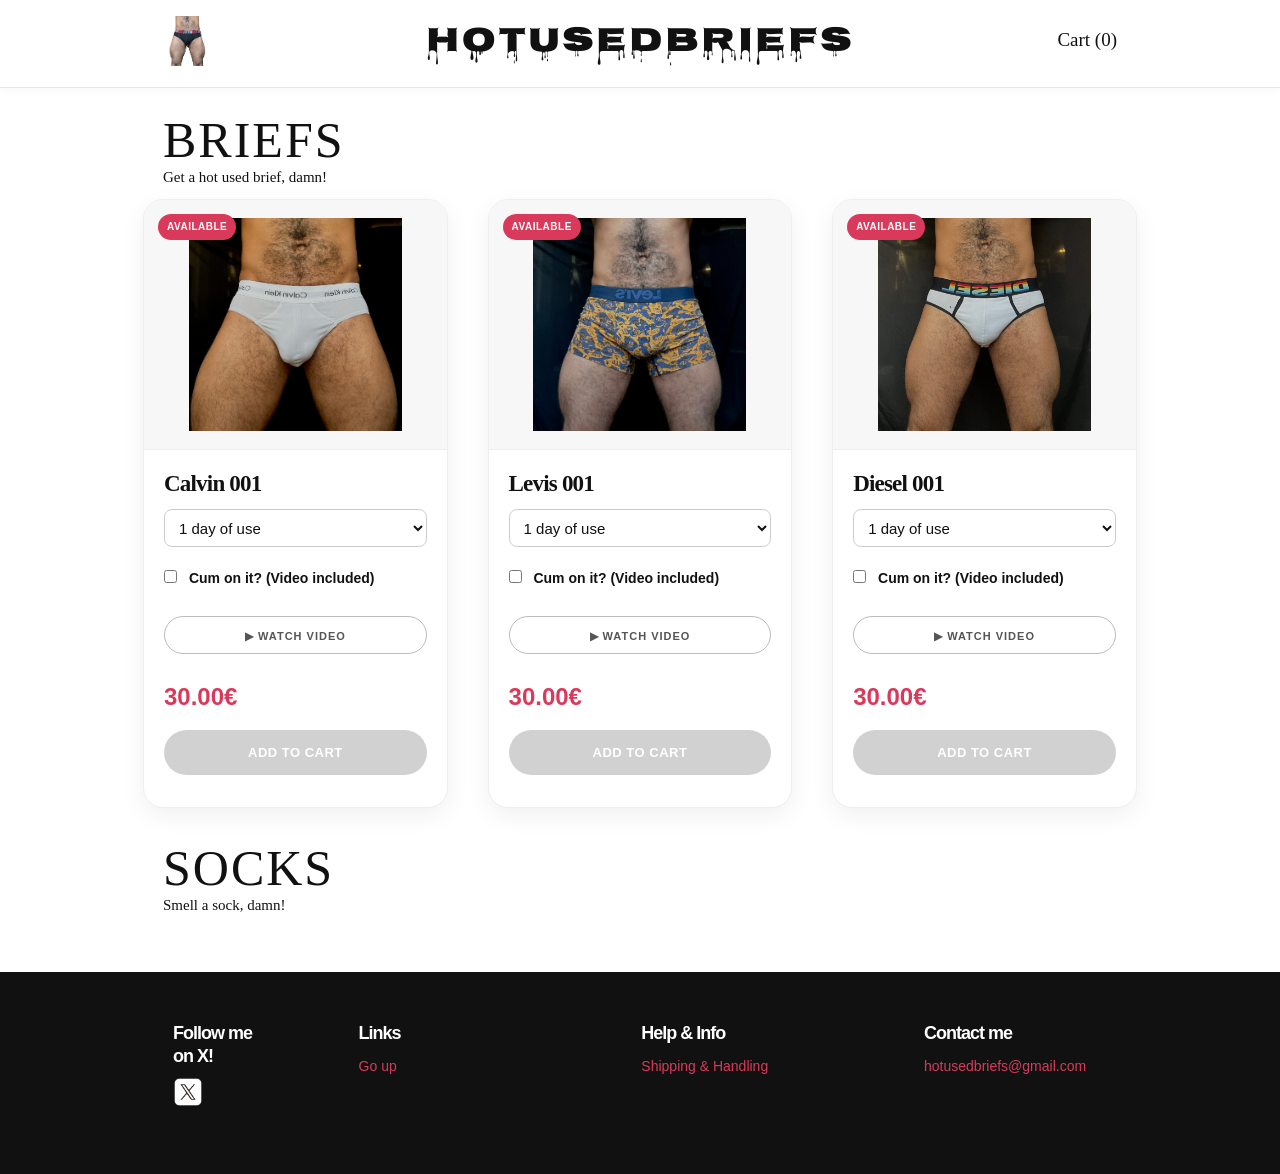
==== commit 5bbdd8bf: "ok" ====
--- a/index.html
+++ b/index.html
@@ -19,7 +19,9 @@
         <link rel="preload" href="./css/skeleton.css" as="style">
         <link rel="stylesheet" href="./css/skeleton.css">
         <link rel="stylesheet" href="./css/custom.css">
-        
+        <link rel="preconnect" href="https://fonts.googleapis.com">
+        <link rel="preconnect" href="https://fonts.gstatic.com" crossorigin>
+        <link href="https://fonts.googleapis.com/css2?family=Nosifer&display=swap" rel="stylesheet">
         
     </head>
 
@@ -28,6 +30,7 @@
             <div class="container">
                 <div class="header-content">
                     <img src="./img/briefs.png" alt="Logo briefs" class="logo">
+                    <h1 class="logo-text">HOTUSEDBRIEFS</h1>
                     <div class="cart">
                         <a href="#" id="mostrar-carrito">Cart (<span id="cantidad-carrito">0</span>)</a>
                         <div id="carrito" class="cart-dropdown">
@@ -58,11 +61,11 @@
             <div class="row"></div>
 
             <div class="row" style="margin-left:20px;">
-                <h1 style="font-family: 'Castellar','Cinzel';">Briefs</h1>
-                <p style="font-family: Bodoni MT; margin-top: -20px;">Get a hot used brief, damn!</p>
-            </div>
-
-            <div class="row">
+                <h1 style="font-family: 'Impact';">Briefs</h1>
+                <p style="font-family: Georgia; margin-top: -10px;">Get a hot used brief, damn!</p>
+            </div>
+
+            <div class="row" style="margin-top: -60px;">
                <div class="four columns">
                     <div class="card" style="height: 100%;">
                         <img src="./img/calvin001.jpg" class="imagen-curso u-full-width" 
@@ -140,9 +143,52 @@
                         </div>
                     </div>
                 </div>
+
+                <div class="four columns">
+                    <div class="card" style="height: 100%;">
+                        <img src="./img/diesel001.jpg" class="imagen-curso u-full-width" 
+                        onmouseout="this.src='./img/diesel001.jpg';"
+                        onmouseover="this.src='./img/diesel001_over.jpg';">
+
+                        <div class="info-card">
+                            <h4>Diesel 001</h4>
+                            <select class="opcion-dias">
+                                <option value="30">1 day of use</option>
+                                <option value="40">3 days of use</option>
+                                <option value="60">7 days of use</option>
+                            </select>
+
+                            <label>
+                                <input type="checkbox" class="opcion-extra">
+                                Cum on it? (Video included)
+                            </label>
+
+                            <button
+                                type="button"
+                                class="button abrir-video"
+                                data-video="./video/diesel001.mp4">
+                                ▶ Watch video
+                            </button>
+
+                            <p class="precio">
+                                <span class="u-pull-right precio-final">
+                                    30.00€
+                                </span>
+                            </p>
+
+                            <a href="#" class="u-full-width button-primary button input agregar-carrito" data-id="003">
+                                Add to cart
+                            </a>
+                        </div>
+                    </div>
+                </div>
+
             </div>
                 
-            
+            <div class="row" style="margin-left:20px;">
+                <h1 style="font-family: 'Impact';">Socks</h1>
+                <p style="font-family: Georgia; margin-top: -10px;">Smell a sock, damn!</p>
+            </div>
 
         </div>
 
@@ -177,6 +223,8 @@
                     </div>
                 </div>
             </div>
+
+
         </footer>
 
         <div id="videoModal" class="video-modal">
--- a/css/custom.css
+++ b/css/custom.css
@@ -12,6 +12,8 @@
     background-color: #ffffff;
     display: flex;
     flex-direction: column;
+    font-family: Arial, Helvetica, sans-serif;
+    color: #111111;
 }
 
 h2 {
@@ -58,24 +60,9 @@
 /* CARRITO */
 
 .cart {
+    position: relative;
     margin-top: -5px;
-    position: relative;
-}
-
-.cart-dropdown {
-    display: none;
-    position: absolute;
-    right: 0;
-    top: 100%;
-    background: #ffffff;
-    box-shadow: 0px 4px 12px rgba(0, 0, 0, 0.15);
-    padding: 10px;
-    width: 500px;
-    max-width: 100%;
-}
-
-.cart:hover .cart-dropdown {
-    display: block;
+    padding-bottom: 12px;
 }
 
 #mostrar-carrito {
@@ -86,11 +73,50 @@
     margin-top: 10px;
     margin-right: 20px;
     font-size: 1.9rem;
-    font-family: Bodoni MT;
+    font-family: "Bodoni MT", serif;
 }
 
 #mostrar-carrito:hover {
     color: #D93A5B;
+}
+
+/* IMPORTANTE: aquí está el carrito oculto */
+
+#carrito {
+    display: none;
+    position: absolute;
+    right: 0;
+    top: 100%;
+    z-index: 9999;
+    background-color: #ffffff;
+    padding: 20px;
+    min-height: 100px;
+    width: 500px;
+    max-width: 90vw;
+    max-height: 80vh;
+    overflow-y: auto;
+    overflow-x: hidden;
+    border-radius: 16px;
+    box-shadow: 0 8px 30px rgba(0, 0, 0, 0.18);
+    box-sizing: border-box;
+}
+
+/* IMPORTANTE: esto hace que aparezca al pasar por encima */
+
+.cart:hover #carrito,
+#carrito:hover {
+    display: block;
+}
+
+#lista-carrito {
+    width: 100%;
+}
+
+#lista-carrito table,
+#lista-carrito tbody,
+#lista-carrito tr,
+#lista-carrito td {
+    max-width: 100%;
 }
 
 #aviso-correos {
@@ -115,36 +141,6 @@
 
 ul {
     list-style: none;
-}
-
-.submenu {
-    position: relative;
-}
-
-.submenu #carrito {
-    display: none;
-}
-
-#carrito {
-    position: absolute;
-    right: 0;
-    top: 100%;
-    z-index: 1000;
-    background-color: #f7f7f7;
-    padding: 20px;
-    min-height: 100px;
-    min-width: 300px;
-    max-width: 90vw;
-    max-height: 80vh;
-    overflow-y: auto;
-    overflow-x: hidden;
-    border-radius: 10px;
-    box-shadow: 0px 4px 14px rgba(0, 0, 0, 0.18);
-    box-sizing: border-box;
-}
-
-.submenu:hover #carrito {
-    display: block;
 }
 
 .disminuir-cantidad,
@@ -155,7 +151,7 @@
     height: 30px;
     line-height: 16px;
     text-align: center;
-    border-radius: 4px;
+    border-radius: 6px;
     border: 1px solid #cccccc;
     background-color: #ffffff;
     cursor: pointer;
@@ -168,7 +164,7 @@
 }
 
 #gastos-envio {
-    margin-top: 0px;
+    margin-top: 0;
 }
 
 #seleccion-pais {
@@ -222,15 +218,6 @@
     border: none;
 }
 
-.imagen-curso {
-    width: 100%;
-    height: auto;
-    min-height: 250px;
-    display: block;
-    max-height: 250px;
-    object-fit: contain;
-}
-
 .barra {
     padding: 20px 0;
     background: #f7f7f7;
@@ -246,23 +233,64 @@
 }
 
 #lista-cursos .row {
-    margin-bottom: 20px;
-}
+    margin-bottom: 30px;
+}
+
+/* TARJETAS PRODUCTO */
 
 .card {
+    position: relative;
     text-align: center;
-    margin-top: 5px;
+    margin-top: 15px;
     background: #ffffff;
-}
-
-@media (min-width: 550px) {
-    .card {
-        text-align: left;
-    }
+    border: 1px solid #eeeeee;
+    border-radius: 20px;
+    overflow: hidden;
+    box-shadow: 0 8px 25px rgba(0, 0, 0, 0.06);
+    transition: transform 0.25s ease, box-shadow 0.25s ease;
+    height: 100%;
+}
+
+.card:hover {
+    transform: translateY(-6px);
+    box-shadow: 0 14px 35px rgba(0, 0, 0, 0.12);
+}
+
+.card::before {
+    content: "AVAILABLE";
+    position: absolute;
+    top: 14px;
+    left: 14px;
+    background: #D93A5B;
+    color: white;
+    font-size: 10px;
+    font-weight: bold;
+    padding: 5px 9px;
+    border-radius: 999px;
+    letter-spacing: 0.5px;
+    z-index: 2;
+}
+
+.imagen-curso {
+    width: 100%;
+    height: 250px;
+    display: block;
+    object-fit: contain;
+    background: #f7f7f7;
+    padding: 18px;
+    box-sizing: border-box;
+    border-bottom: 1px solid #eeeeee;
 }
 
 .info-card {
-    padding: 10px 20px;
+    padding: 18px 20px 22px;
+}
+
+.info-card h4 {
+    font-family: "Bodoni MT", serif;
+    font-size: 2.3rem;
+    color: #111111;
+    margin-bottom: 8px;
 }
 
 .info-card p,
@@ -270,121 +298,26 @@
     margin-bottom: 5px;
 }
 
-.info-card h4 {
-    font-family: Bodoni MT;
-    font-size: 2rem;
-    color: #111111;
+.info-card p {
+    font-size: 14px;
+    color: #555555;
 }
 
 .info-card .precio {
     text-decoration: none;
     font-size: 18px;
-    margin-top: 10px;
+    margin: 14px 0;
 }
 
 .info-card .precio span {
+    float: none;
+    display: inline-block;
     font-weight: 700;
-    font-size: 22px;
+    font-size: 2.4rem;
     color: #D93A5B;
 }
 
-/* BOTONES */
-
-.agregar-carrito {
-    background-color: #111111;
-    color: white;
-    border: none;
-}
-
-.agregar-carrito:hover {
-    background-color: #D93A5B;
-    color: white;
-}
-
-/* MENSAJES */
-
-.container .message {
-    margin: 40px 20px 20px 20px;
-}
-
-.container .message button {
-    margin-top: 20px;
-}
-
-/* FOOTER */
-
-.footer {
-    background-color: #111111;
-    color: white;
-    margin-top: auto;
-    padding: 30px 0;
-}
-
-.footer .container .row {
-    display: flex;
-    justify-content: space-between;
-    margin: 0;
-}
-
-.footer nav {
-    flex: 1;
-    padding: 20px;
-    background-color: #111111;
-    border-radius: 8px;
-    box-sizing: border-box;
-    margin: 0 10px;
-}
-
-.footer h2 {
-    margin-bottom: 10px;
-    font-size: 18px;
-    font-weight: bold;
-    color: white;
-}
-
-.footer p {
-    margin-bottom: 10px;
-    font-size: 14px;
-    color: #f1f1f1;
-}
-
-.footer .enlace,
-.enlace {
-    display: block;
-    margin-bottom: 10px;
-    font-size: 14px;
-    color: #D93A5B;
-    text-decoration: none;
-}
-
-.enlace:hover,
-.footer .enlace:hover {
-    text-decoration: underline;
-}
-
-/* RESPONSIVE */
-
-@media (max-width: 768px) {
-    .cart-dropdown {
-        width: 330%;
-        left: 90%;
-        transform: translateX(-100%);
-    }
-
-    .footer .container .row {
-        flex-direction: column;
-    }
-
-    .footer nav {
-        margin: 5px 0;
-    }
-}
-
-@media (max-width: 480px) {
-    .footer .container .row {
-        flex-direction: column;
-    }
-}
+/* OPCIONES PRODUCTO */
 
 .opciones-producto {
     display: block;
@@ -397,20 +330,32 @@
     display: block;
     margin-bottom: 10px;
     font-size: 14px;
-    color: #111;
-}
-
-.opciones-producto select {
+    color: #111111;
+}
+
+.opciones-producto select,
+.opcion-dias {
     width: 100%;
-    height: 36px;
+    height: 38px;
     margin-top: 5px;
-}
-
-.checkbox-label {
+    margin-bottom: 10px;
+    border-radius: 8px;
+    border: 1px solid #cccccc;
+    padding: 0 10px;
+    background: white;
+    box-sizing: border-box;
+}
+
+.checkbox-label,
+.info-card label {
     cursor: pointer;
-}
-
-.checkbox-label input {
+    display: block;
+    font-size: 14px;
+    margin: 10px 0;
+}
+
+.checkbox-label input,
+.info-card label input {
     display: inline-block;
     width: auto;
     height: auto;
@@ -419,6 +364,8 @@
     z-index: 10;
     pointer-events: auto;
 }
+
+/* BOTONES */
 
 .agregar-carrito {
     display: flex !important;
@@ -429,7 +376,52 @@
     min-height: 45px;
     height: auto;
     line-height: 1.2;
-}
+    margin-top: 14px;
+    background-color: #111111;
+    color: white;
+    border: none;
+    border-radius: 999px;
+    font-size: 13px;
+    letter-spacing: 0.5px;
+    font-weight: bold;
+    text-decoration: none;
+    transition: background-color 0.2s ease, transform 0.2s ease;
+}
+
+.agregar-carrito:hover {
+    background-color: #D93A5B;
+    color: white;
+    transform: scale(1.02);
+}
+
+.abrir-video {
+    width: 100%;
+    border-radius: 999px;
+    margin-top: 8px;
+}
+
+/* SOLD OUT */
+
+.agregar-carrito.sold,
+.agregar-carrito.sold-out,
+.agregar-carrito[disabled] {
+    background-color: #D93A5B !important;
+    color: white !important;
+    cursor: not-allowed;
+    pointer-events: none;
+}
+
+/* MENSAJES */
+
+.container .message {
+    margin: 40px 20px 20px 20px;
+}
+
+.container .message button {
+    margin-top: 20px;
+}
+
+/* MODAL VIDEO */
 
 .video-modal {
     display: none;
@@ -449,6 +441,7 @@
     margin: 60px auto;
     background: white;
     padding: 15px;
+    border-radius: 12px;
 }
 
 .cerrar-video {
@@ -459,4 +452,166 @@
     color: white;
     cursor: pointer;
     font-weight: bold;
+}
+
+/* FOOTER */
+
+.footer {
+    background-color: #111111;
+    color: white;
+    margin-top: auto;
+    padding: 30px 0;
+}
+
+.footer .container .row {
+    display: flex;
+    justify-content: space-between;
+    margin: 0;
+}
+
+.footer nav {
+    flex: 1;
+    padding: 20px;
+    background-color: #111111;
+    border-radius: 8px;
+    box-sizing: border-box;
+    margin: 0 10px;
+}
+
+.footer h2 {
+    margin-bottom: 10px;
+    font-size: 18px;
+    font-weight: bold;
+    color: white;
+}
+
+.footer p {
+    margin-bottom: 10px;
+    font-size: 14px;
+    color: #f1f1f1;
+}
+
+.footer .enlace,
+.enlace {
+    display: block;
+    margin-bottom: 10px;
+    font-size: 14px;
+    color: #D93A5B;
+    text-decoration: none;
+}
+
+.enlace:hover,
+.footer .enlace:hover {
+    text-decoration: underline;
+}
+
+/* RESPONSIVE */
+
+@media (min-width: 550px) {
+    .card {
+        text-align: left;
+    }
+}
+
+@media (max-width: 768px) {
+    body {
+        padding-top: 75px;
+    }
+
+    #carrito {
+        width: 90vw;
+        right: -10px;
+    }
+
+    .footer .container .row {
+        flex-direction: column;
+    }
+
+    .footer nav {
+        margin: 5px 0;
+    }
+
+    .imagen-curso {
+        height: 230px;
+    }
+}
+
+@media (max-width: 480px) {
+    .logo {
+        max-height: 42px;
+        margin-left: 10px;
+    }
+
+    #mostrar-carrito {
+        margin-right: 10px;
+        font-size: 1.6rem;
+    }
+
+    .info-card h4 {
+        font-size: 2.1rem;
+    }
+
+    .imagen-curso {
+        height: 220px;
+    }
+
+    .footer .container .row {
+        flex-direction: column;
+    }
+}
+
+h1 {
+    font-family: 'Nosifer', cursive;
+    font-size: 5rem;
+    color: #111111;
+    letter-spacing: 2px;
+    margin-bottom: 5px;
+    text-transform: uppercase;
+}
+
+.card {
+    position: relative;
+}
+
+.mensaje-carrito {
+    position: absolute;
+    bottom: 70px;
+    left: 50%;
+    transform: translateX(-50%);
+    background: #111;
+    color: white;
+    padding: 8px 14px;
+    border-radius: 999px;
+    font-size: 1.2rem;
+    font-weight: bold;
+    z-index: 20;
+    animation: fadeIn .2s ease;
+}
+
+@keyframes fadeIn {
+    from {
+        opacity: 0;
+        transform: translateX(-50%) translateY(10px);
+    }
+    to {
+        opacity: 1;
+        transform: translateX(-50%) translateY(0);
+    }
+}
+
+.header-content {
+    position: relative;
+    display: flex;
+    justify-content: space-between;
+    align-items: center;
+}
+
+.logo-text {
+    position: absolute;
+    left: 50%;
+    transform: translateX(-50%);
+    margin: 0;
+    font-family: 'Nosifer', cursive;
+    font-size: 3.5rem;
+    white-space: nowrap;
 }
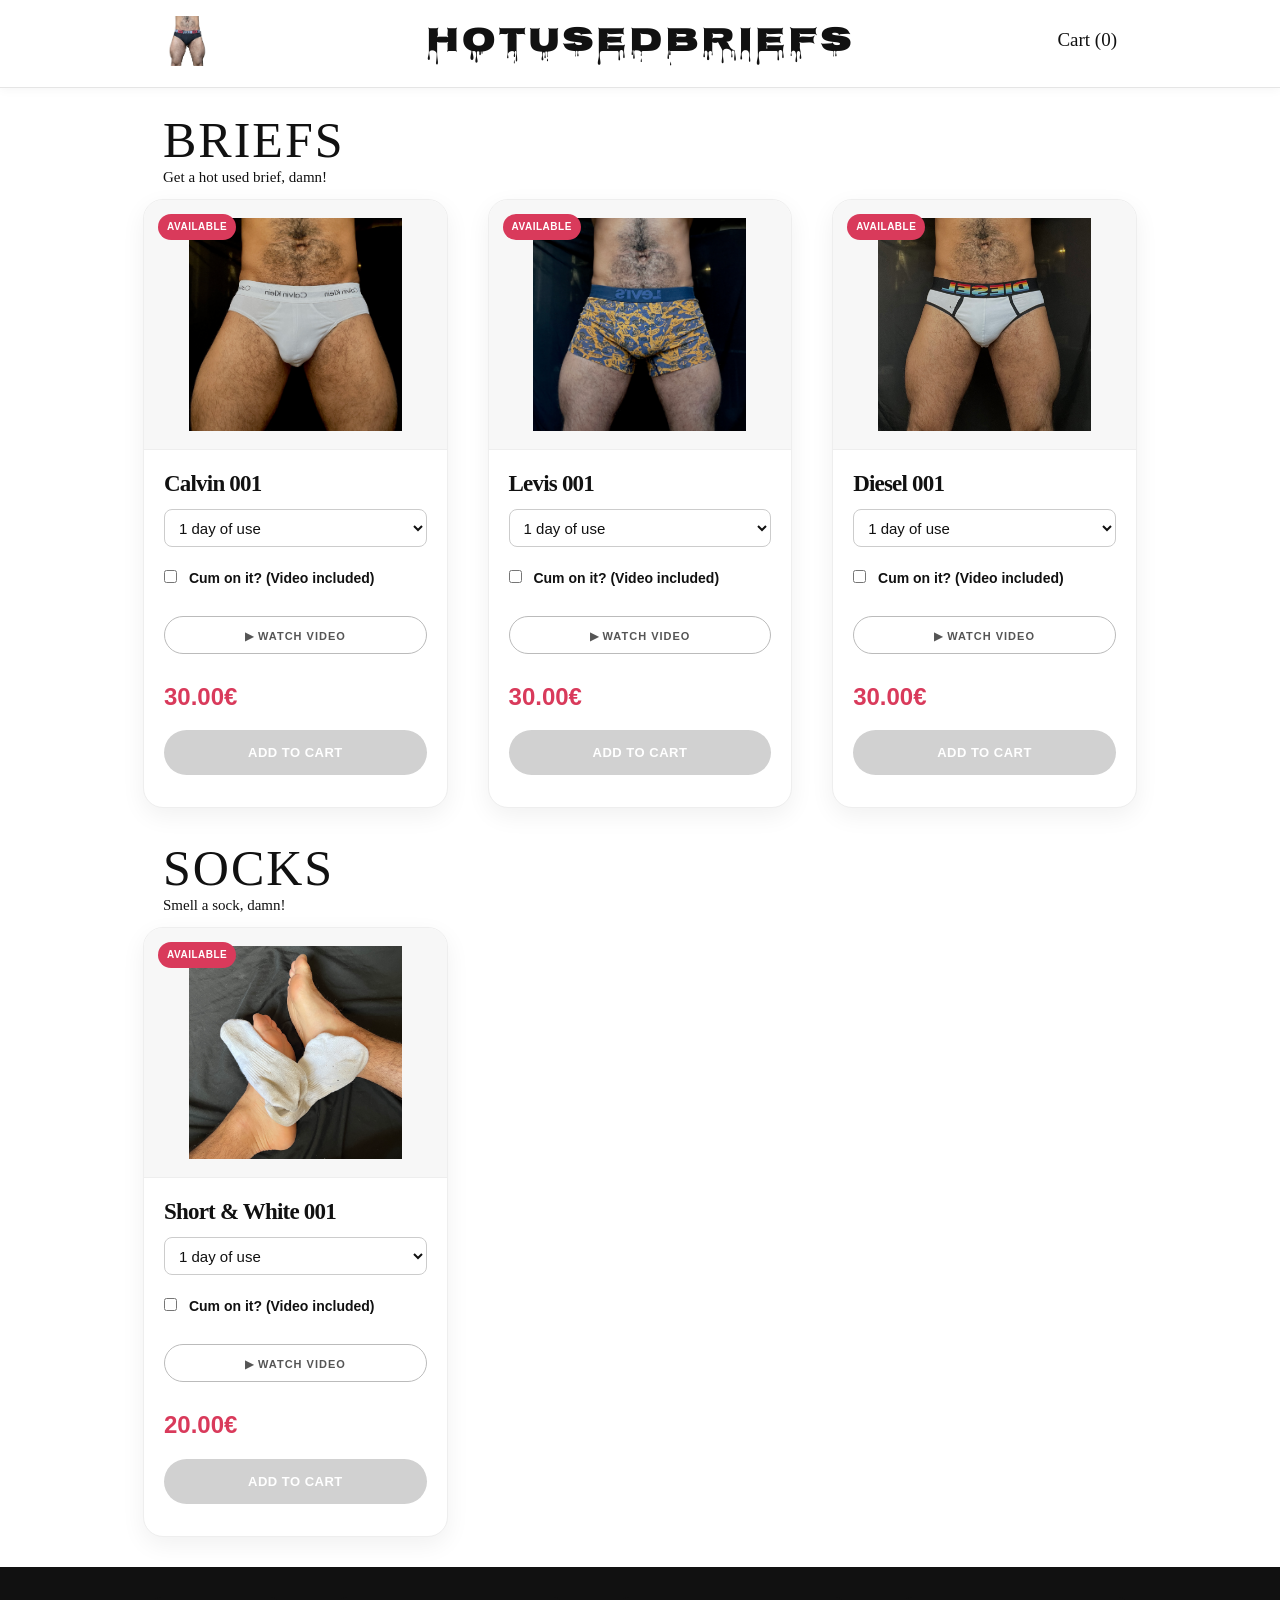
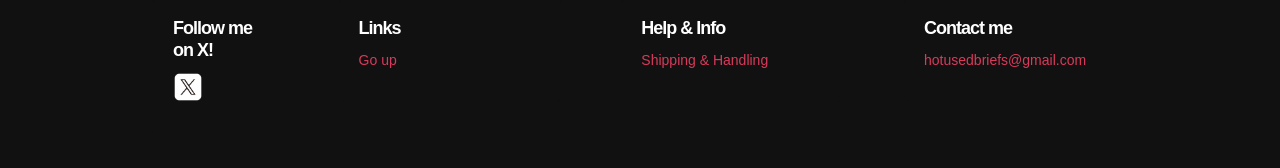
==== commit a69f11a7: "ok" ====
--- a/index.html
+++ b/index.html
@@ -5,7 +5,7 @@
         <meta charset="UTF-8">
         <meta name="viewport" content="width=device-width, initial-scale=1.0">
         <meta http-equiv="X-UA-Compatible" content="ie=edge">
-        <title>jordixjoan</title>
+        <title>hotusedbriefs</title>
         <link rel="icon" href="./img/briefs.png" type="image/png">
 
         <meta property="og:title" content="hotusedbriefs">
@@ -190,6 +190,47 @@
                 <p style="font-family: Georgia; margin-top: -10px;">Smell a sock, damn!</p>
             </div>
 
+            <div class="row" style="margin-top: -60px;">
+               <div class="four columns">
+                    <div class="card" style="height: 100%;">
+                        <img src="./img/shortwhite001.jpg" class="imagen-curso u-full-width" 
+                        onmouseout="this.src='./img/shortwhite001.jpg';"
+                        onmouseover="this.src='./img/shortwhite001_over.jpg';">
+
+                        <div class="info-card">
+                            <h4>Short & White 001</h4>
+                            <select class="opcion-dias">
+                                <option value="20">1 day of use</option>
+                                <option value="30">3 days of use</option>
+                                <option value="50">7 days of use</option>
+                            </select>
+
+                            <label>
+                                <input type="checkbox" class="opcion-extra">
+                                Cum on it? (Video included)
+                            </label>
+
+                            <button
+                                type="button"
+                                class="button abrir-video"
+                                data-video="./video/shortwhite001.mp4">
+                                ▶ Watch video
+                            </button>
+
+                            <p class="precio">
+                                <span class="u-pull-right precio-final">
+                                    20.00€
+                                </span>
+                            </p>
+
+                            <a href="#" class="u-full-width button-primary button input agregar-carrito" data-id="004">
+                                Add to cart
+                            </a>
+                        </div>
+                    </div>
+                </div>
+                </div>
+
         </div>
 
         <footer id="footer" class="footer">
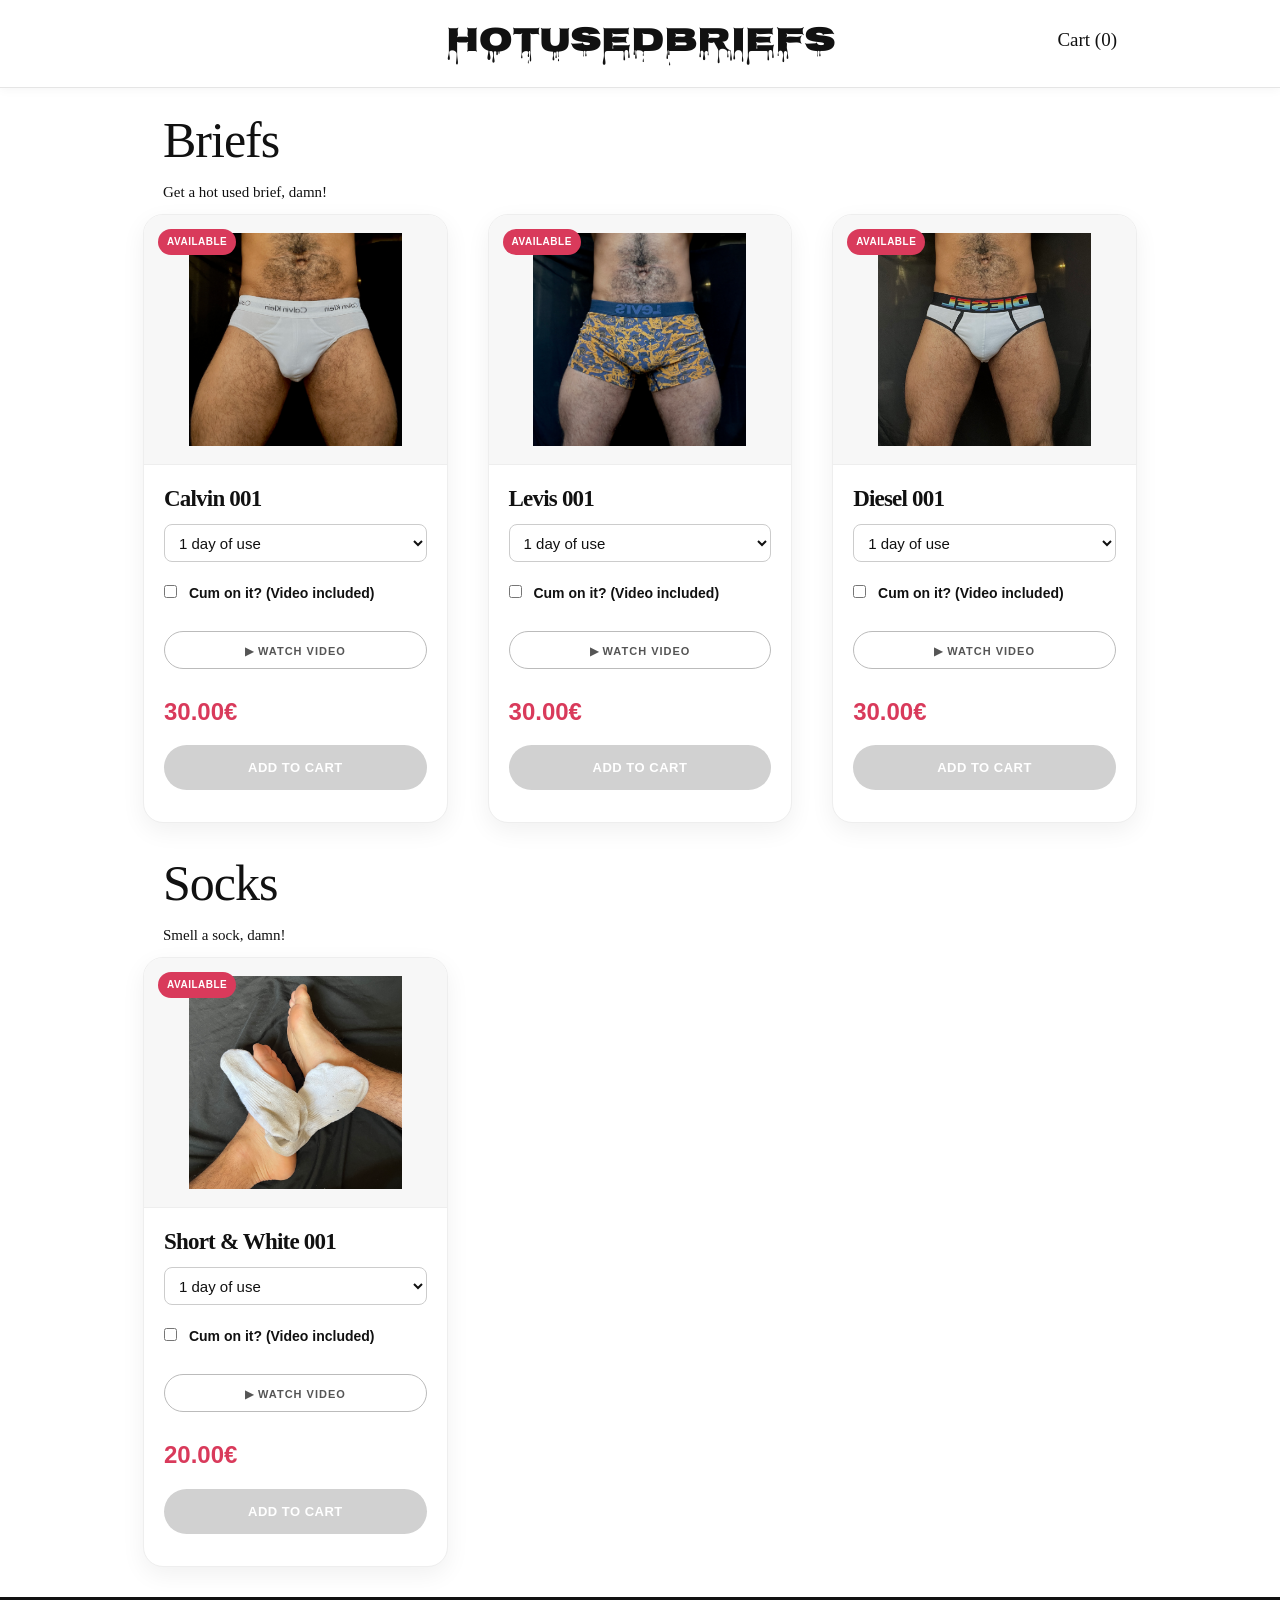
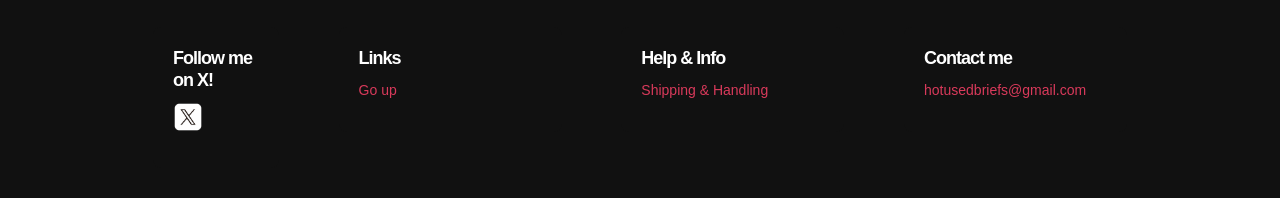
==== commit 848294a5: "ok" ====
--- a/index.html
+++ b/index.html
@@ -29,7 +29,6 @@
         <header class="header">
             <div class="container">
                 <div class="header-content">
-                    <img src="./img/briefs.png" alt="Logo briefs" class="logo">
                     <h1 class="logo-text">HOTUSEDBRIEFS</h1>
                     <div class="cart">
                         <a href="#" id="mostrar-carrito">Cart (<span id="cantidad-carrito">0</span>)</a>
--- a/css/custom.css
+++ b/css/custom.css
@@ -518,9 +518,17 @@
         padding-top: 75px;
     }
 
+    .logo-text {
+        font-size: clamp(1.6rem, 4vw, 3.5rem);
+    }
+    
     #carrito {
         width: 90vw;
         right: -10px;
+    }
+
+    .header h1 {
+        font-size: 2.5rem;
     }
 
     .footer .container .row {
@@ -542,6 +550,14 @@
         margin-left: 10px;
     }
 
+    .logo-text {
+        font-size: clamp(1.6rem, 4vw, 3.5rem);
+    }
+
+    .header h1 {
+        font-size: 2.5rem;
+    }
+
     #mostrar-carrito {
         margin-right: 10px;
         font-size: 1.6rem;
@@ -558,15 +574,6 @@
     .footer .container .row {
         flex-direction: column;
     }
-}
-
-h1 {
-    font-family: 'Nosifer', cursive;
-    font-size: 5rem;
-    color: #111111;
-    letter-spacing: 2px;
-    margin-bottom: 5px;
-    text-transform: uppercase;
 }
 
 .card {
@@ -598,6 +605,8 @@
         transform: translateX(-50%) translateY(0);
     }
 }
+
+/* HEADER DESKTOP */
 
 .header-content {
     position: relative;
@@ -614,4 +623,92 @@
     font-family: 'Nosifer', cursive;
     font-size: 3.5rem;
     white-space: nowrap;
+    color: #111;
+}
+
+/* MOBILE */
+
+@media (max-width: 768px) {
+
+    body {
+        padding-top: 140px;
+    }
+
+    .header-content {
+        display: flex;
+        flex-wrap: wrap;
+        justify-content: center;
+        align-items: center;
+    }
+
+    .logo {
+        order: 1;
+        margin: 0;
+        max-height: 36px;
+    }
+
+    .logo-text {
+        order: 2;
+        position: static;
+        transform: none;
+        width: 100%;
+        text-align: center;
+        font-size: 1.4rem;
+        margin-top: 5px;
+        letter-spacing: 0;
+    }
+
+    .cart {
+        order: 3;
+        width: 100%;
+        text-align: center;
+        margin-top: 5px;
+        padding-bottom: 0;
+    }
+
+    #mostrar-carrito {
+        justify-content: center;
+        margin: 0;
+        font-size: 1.5rem;
+    }
+
+    #carrito {
+        left: 50%;
+        right: auto;
+        transform: translateX(-50%);
+        width: 92vw;
+    }
+}
+
+@media (max-width: 480px) {
+
+    .logo-text {
+        font-size: 1.1rem;
+    }
+
+    #mostrar-carrito {
+        font-size: 1.3rem;
+    }
+}
+
+@media (min-width: 769px) {
+
+    .header-content {
+        position: relative;
+        display: flex;
+        align-items: center;
+    }
+
+    .logo {
+        margin-right: auto;
+    }
+
+    .cart {
+        margin-left: auto;
+        width: auto;
+    }
+
+    #mostrar-carrito {
+        margin-right: 20px;
+    }
 }
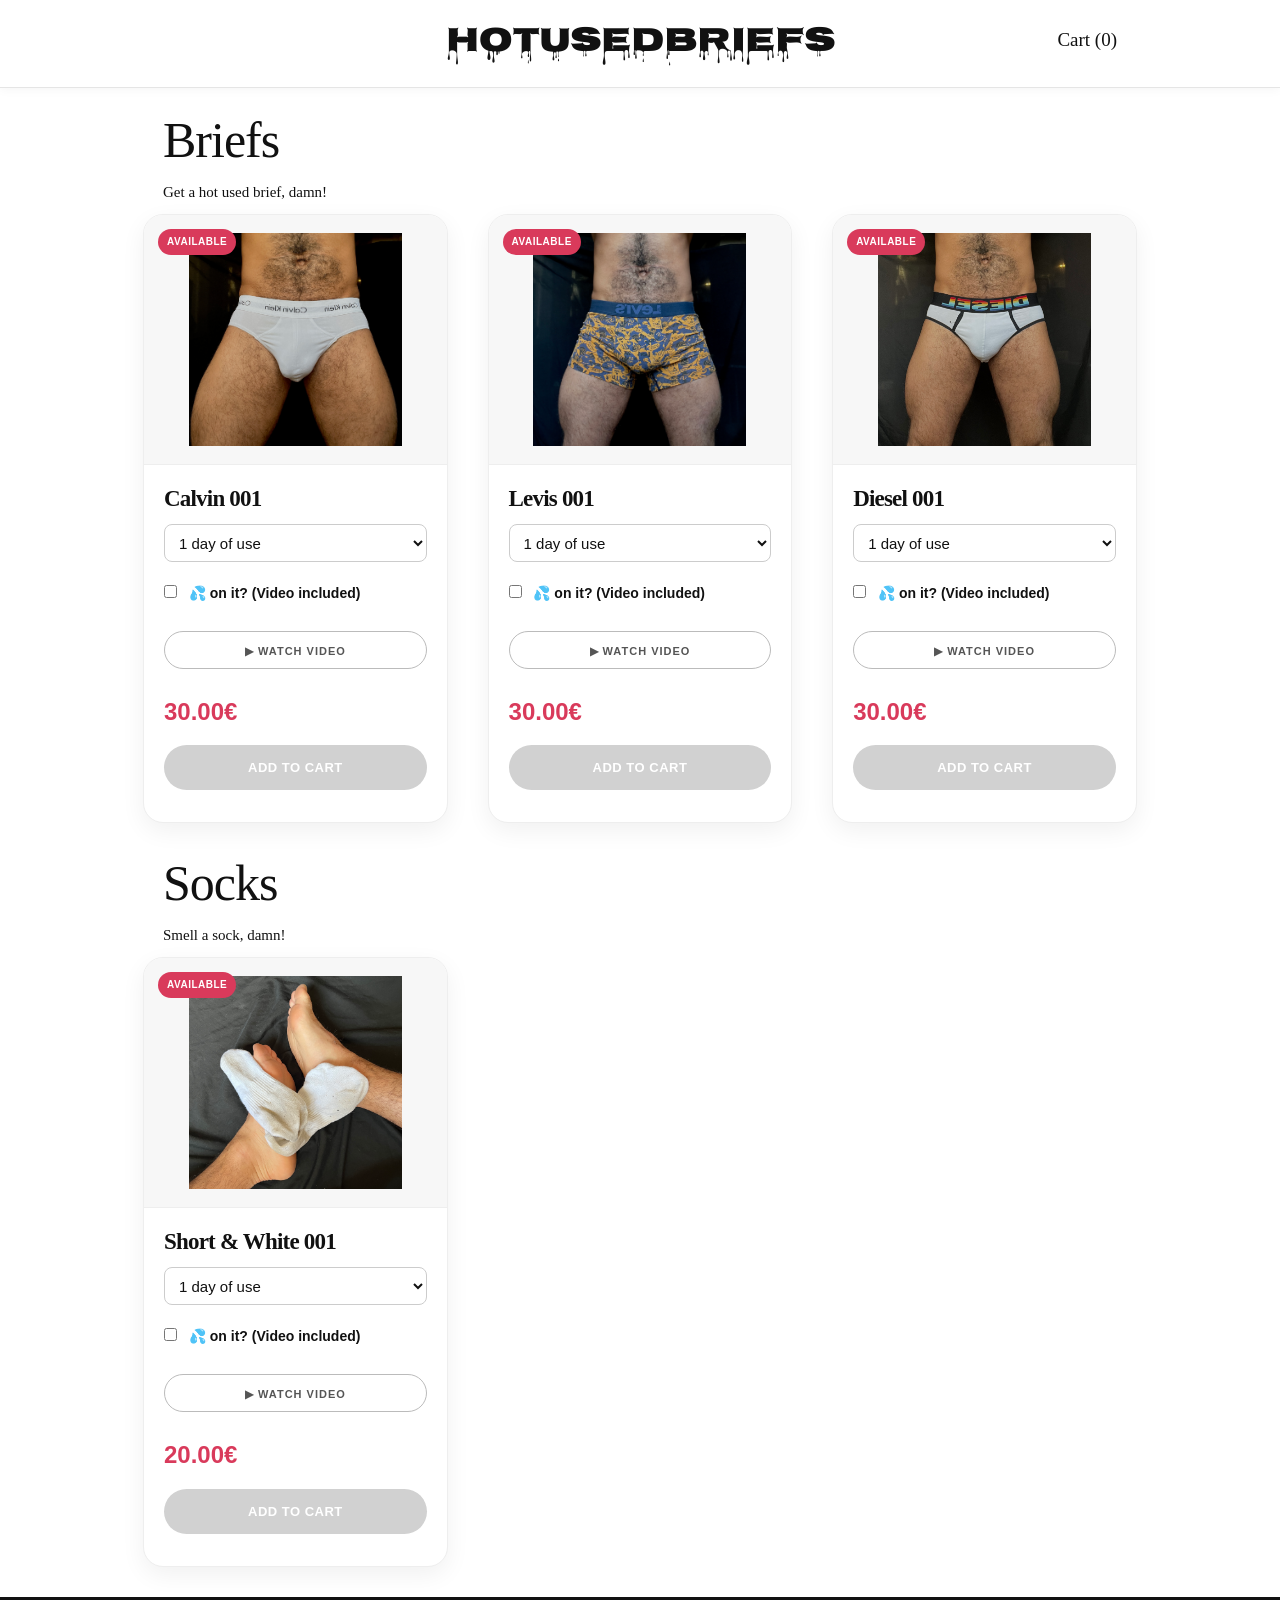
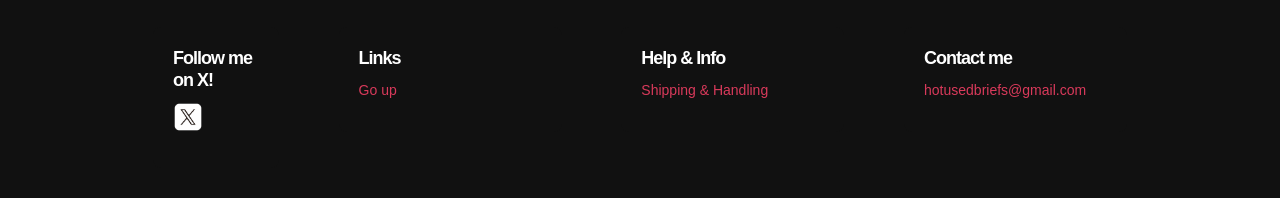
==== commit 18bb52ab: "ok" ====
--- a/index.html
+++ b/index.html
@@ -81,7 +81,7 @@
 
                             <label>
                                 <input type="checkbox" class="opcion-extra">
-                                Cum on it? (Video included)
+                                💦 on it? (Video included)
                             </label>
 
                             <button
@@ -120,7 +120,7 @@
 
                             <label>
                                 <input type="checkbox" class="opcion-extra">
-                                Cum on it? (Video included)
+                                💦 on it? (Video included)
                             </label>
 
                             <button
@@ -159,7 +159,7 @@
 
                             <label>
                                 <input type="checkbox" class="opcion-extra">
-                                Cum on it? (Video included)
+                                💦 on it? (Video included)
                             </label>
 
                             <button
@@ -206,7 +206,7 @@
 
                             <label>
                                 <input type="checkbox" class="opcion-extra">
-                                Cum on it? (Video included)
+                                💦 on it? (Video included)
                             </label>
 
                             <button
--- a/css/custom.css
+++ b/css/custom.css
@@ -691,6 +691,7 @@
     }
 }
 
+
 @media (min-width: 769px) {
 
     .header-content {
